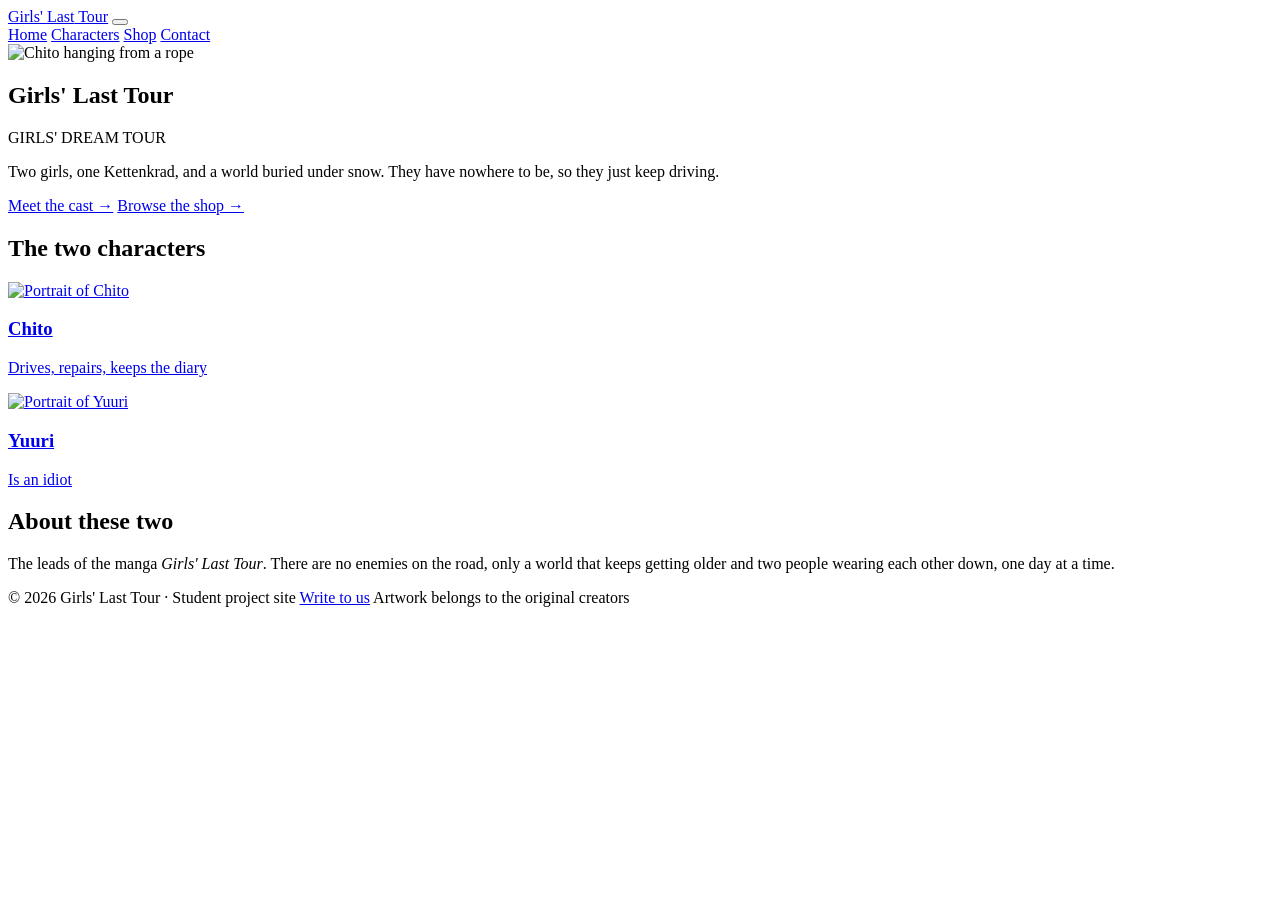
==== index.html @ c395fe4c "Add files via upload" ====
<!DOCTYPE html>
<html lang="en">
<head>
  <meta charset="UTF-8">
  <meta name="viewport" content="width=device-width, initial-scale=1.0">
  <title>Girls' Last Tour &middot; Home</title>
  <meta name="description" content="Chito and Yuuri travel through the ruins. Character profiles and shop goods.">
  <link rel="stylesheet" href="css/style.css">
  <link rel="stylesheet" href="css/responsive.css">
</head>
<body>

  <header class="header">
    <div class="wrap header-inner">
      <a class="logo" href="index.html">Girls' <span>Last</span> Tour</a>
      <button class="menu-toggle" type="button" aria-label="Toggle menu">
        <i></i><i></i><i></i>
      </button>
      <nav class="nav" aria-label="Main navigation">
        <a href="index.html">Home</a>
        <a href="characters.html">Characters</a>
        <a href="products.html">Shop</a>
        <a href="contact.html">Contact</a>
      </nav>
    </div>
  </header>

  <main>
    <section class="wrap hero">
      <img class="pendulum" src="assets/img/index-girl.png" alt="Chito hanging from a rope">

      <h1>Girls' Last Tour</h1>
      <p class="subtitle">GIRLS' DREAM TOUR</p>

      <p>Two girls, one Kettenkrad, and a world buried under snow. They have nowhere to be, so they just keep driving.</p>

      <a class="btn" href="characters.html">Meet the cast &rarr;</a>
      <a class="btn secondary" href="products.html">Browse the shop &rarr;</a>
    </section>

    <section class="wrap reveal">
      <h2 class="sr-only">The two characters</h2>
      <div class="card-row">
        <a class="char-card" href="character.html?id=qian">
          <img src="assets/img/qian-profile.png" alt="Portrait of Chito">
          <h3>Chito</h3>
          <p>Drives, repairs, keeps the diary</p>
        </a>
        <a class="char-card" href="character.html?id=ruri">
          <img src="assets/img/ruri-profile.png" alt="Portrait of Yuuri">
          <h3>Yuuri</h3>
          <p>Is an idiot</p>
        </a>
      </div>
    </section>

    <section class="wrap reveal">
      <h2>About these two</h2>
      <p>The leads of the manga <em>Girls' Last Tour</em>. There are no enemies on the road, only a world that keeps getting older and two people wearing each other down, one day at a time.</p>
    </section>
  </main>

  <footer class="wrap footer">
    <span>&copy; 2026 Girls' Last Tour &middot; Student project site</span>
    <a href="contact.html">Write to us</a>
    <span class="copyright">Artwork belongs to the original creators</span>
  </footer>

  <script src="js/main.js"></script>
</body>
</html>
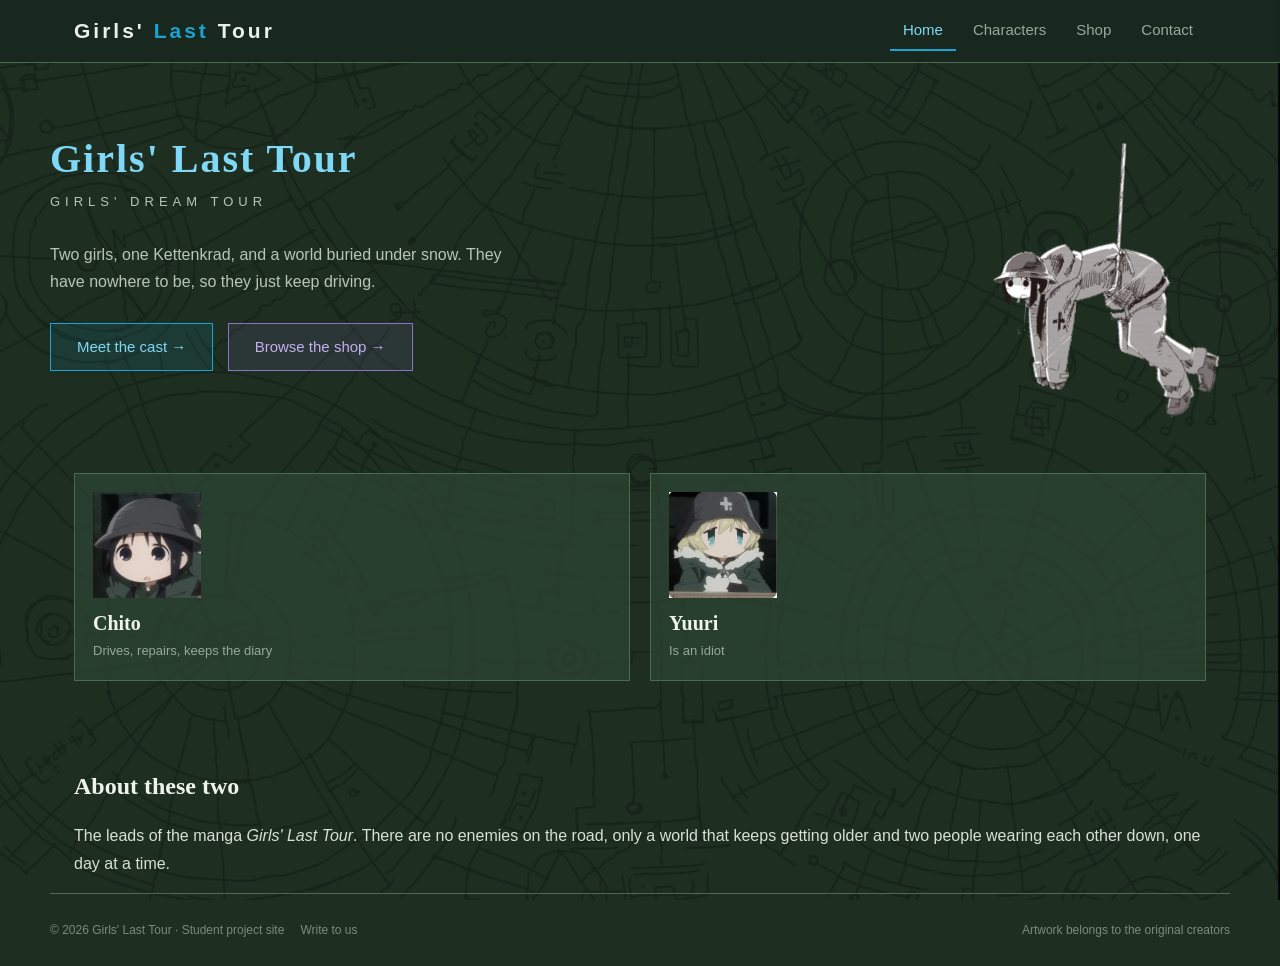
==== commit 5c0bb3b1: "Initial commit: Girls' Last Tour character showcase and shop" ====
--- a/css/style.css
+++ b/css/style.css
@@ -0,0 +1,657 @@
+:root {
+  --accent-teal: #1ba3d4;
+  --bg-page: #1e2f22;
+  --bg-deep: #101a13;
+  --line-normal: #4a6b52;
+  --line-deep: #3d5c45;
+  --text-body: #d8dfd6;
+  --text-muted: #9aa89b;
+  --text-bright: #7fd8f5;
+}
+
+* { box-sizing: border-box; }
+
+body {
+  margin: 0;
+  font-family: "Noto Sans", "Segoe UI", "Helvetica Neue", Arial, sans-serif;
+  color: var(--text-body);
+  background-color: var(--bg-page);
+  background-image: url("../assets/img/background.png");
+  background-size: cover;
+  background-position: center top;
+  background-attachment: fixed;
+  background-repeat: no-repeat;
+  background-blend-mode: multiply;
+  line-height: 1.7;
+}
+
+body.pale {
+  background-image: none;
+  background-blend-mode: normal;
+  background-color: #b9d8a8;
+  color: #22331f;
+}
+
+img { max-width: 100%; }
+a { color: var(--text-bright); }
+
+h1, h2, h3, h4 {
+  font-family: "Noto Serif", Georgia, "Times New Roman", serif;
+  line-height: 1.3;
+  color: #eef3ec;
+}
+
+body.pale h1,
+body.pale h2,
+body.pale h3 { color: #22331f; }
+
+.wrap {
+  width: 100%;
+  max-width: 1180px;
+  margin: 0 auto;
+  padding: 0 24px;
+}
+
+.sr-only {
+  position: absolute;
+  width: 1px;
+  height: 1px;
+  padding: 0;
+  margin: -1px;
+  overflow: hidden;
+  clip: rect(0, 0, 0, 0);
+  white-space: nowrap;
+  border: 0;
+}
+
+.reveal {
+  opacity: 0;
+  transform: translateY(26px);
+  transition: opacity 0.55s ease, transform 0.55s ease;
+}
+
+.reveal.is-visible {
+  opacity: 1;
+  transform: none;
+}
+
+.header {
+  position: sticky;
+  top: 0;
+  z-index: 50;
+  background: rgba(26, 41, 30, 0.94);
+  border-bottom: 1px solid var(--line-normal);
+}
+
+body.pale .header {
+  background: rgba(178, 208, 163, 0.97);
+  border-bottom-color: #8fae83;
+}
+
+.header-inner {
+  display: flex;
+  align-items: center;
+  gap: 18px;
+  height: 62px;
+}
+
+.logo {
+  font-size: 21px;
+  font-family: "Segoe UI", Arial, sans-serif;
+  font-weight: bold;
+  text-decoration: none;
+  color: #eaf0e8;
+  letter-spacing: 3px;
+  white-space: nowrap;
+}
+
+.logo span { color: var(--accent-teal); }
+body.pale .logo { color: #22331f; }
+
+.nav {
+  display: flex;
+  gap: 4px;
+  margin-left: auto;
+}
+
+.nav a {
+  padding: 6px 13px;
+  text-decoration: none;
+  color: var(--text-muted);
+  font-size: 15px;
+  border-bottom: 2px solid transparent;
+}
+
+.nav a:hover { color: var(--text-bright); }
+.nav a.active { color: var(--text-bright); border-bottom-color: var(--accent-teal); }
+body.pale .nav a { color: #3c5237; }
+body.pale .nav a:hover,
+body.pale .nav a.active { color: #14507a; border-bottom-color: #14507a; }
+
+.menu-toggle {
+  display: none;
+  margin-left: auto;
+  width: 38px;
+  height: 32px;
+  padding: 6px;
+  background: none;
+  border: 1px solid var(--line-normal);
+  cursor: pointer;
+}
+
+.menu-toggle i {
+  display: block;
+  height: 2px;
+  background: var(--text-muted);
+  margin: 4px 0;
+}
+
+.pendulum {
+  float: right;
+  width: 230px;
+  margin: 10px 0 0 24px;
+  transform-origin: 50% 12%;
+  cursor: pointer;
+  will-change: transform;
+}
+
+.pendulum.spinning {
+  animation: spin-three 1.4s cubic-bezier(0.5, 0, 0.2, 1) forwards;
+}
+
+@keyframes spin-three {
+  from { transform: rotate(0deg); }
+  to   { transform: rotate(1080deg); }
+}
+
+.hero {
+  overflow: hidden;
+  padding: 70px 0 50px;
+}
+
+.hero h1 {
+  font-size: 40px;
+  margin: 0 0 6px;
+  color: var(--text-bright);
+  letter-spacing: 2px;
+}
+
+.subtitle {
+  font-size: 13px;
+  letter-spacing: 5px;
+  color: var(--text-muted);
+  margin: 0 0 22px;
+}
+
+.hero p { max-width: 460px; color: #b9c5b8; margin: 0 0 28px; }
+
+.btn {
+  display: inline-block;
+  padding: 10px 26px;
+  border: 1px solid var(--accent-teal);
+  color: var(--text-bright);
+  background: rgba(27, 163, 212, 0.1);
+  text-decoration: none;
+  font-size: 15px;
+  margin-right: 10px;
+}
+
+.btn:hover { background: var(--accent-teal); color: #0d1b10; }
+
+.btn.secondary {
+  border-color: #8a72c4;
+  color: #c3aef0;
+  background: rgba(138, 114, 196, 0.12);
+}
+
+.btn.secondary:hover { background: #6b53a0; color: #f2ecff; }
+
+.card-row {
+  display: flex;
+  gap: 20px;
+  padding: 10px 0 70px;
+  clear: both;
+}
+
+.char-card {
+  flex: 1;
+  display: block;
+  border: 1px solid var(--line-normal);
+  background: rgba(42, 64, 48, 0.86);
+  text-decoration: none;
+  color: inherit;
+  padding: 18px;
+}
+
+.char-card img { width: 108px; display: block; margin-bottom: 12px; }
+.char-card h3 { margin: 0 0 4px; font-size: 20px; }
+.char-card p { margin: 0; font-size: 13px; color: var(--text-muted); }
+.char-card:hover { border-color: var(--accent-teal); background: rgba(52, 84, 62, 0.92); }
+
+.page-head {
+  padding: 44px 0 28px;
+  border-bottom: 1px solid var(--line-normal);
+}
+
+.page-head h1 { margin: 0; font-size: 31px; }
+.page-head p { margin: 6px 0 0; color: var(--text-muted); font-size: 14px; }
+
+.roster { padding: 36px 0 20px; }
+
+.roster > h2 {
+  font-size: 17px;
+  color: #b9a6e8;
+  border-left: 4px solid #8a72c4;
+  padding-left: 10px;
+  margin: 0 0 16px;
+}
+
+.portrait-grid {
+  display: flex;
+  gap: 14px;
+  margin-bottom: 36px;
+}
+
+.portrait-grid a {
+  width: 120px;
+  text-decoration: none;
+  text-align: center;
+  color: var(--text-muted);
+  font-size: 12px;
+}
+
+.portrait-grid img {
+  width: 120px;
+  height: 120px;
+  object-fit: cover;
+  display: block;
+  border: 1px solid var(--line-normal);
+  filter: grayscale(0.6);
+}
+
+.portrait-grid a:hover img { filter: none; border-color: var(--accent-teal); }
+.portrait-grid span { display: block; margin-top: 5px; }
+
+.profile {
+  display: flex;
+  gap: 40px;
+  padding: 40px 0 60px;
+  align-items: flex-start;
+}
+
+.profile-figure {
+  flex: 0 0 300px;
+}
+
+.profile-figure img { width: 100%; display: block; }
+
+.profile-body { flex: 1; min-width: 0; }
+
+.profile-body h1 {
+  font-size: 62px;
+  margin: 0 0 16px;
+  letter-spacing: 8px;
+  color: #eef3ec;
+}
+
+.cv-tag {
+  background: #4a3418;
+  color: #f3c98b;
+  border: 1px solid #8a6234;
+  padding: 3px 14px;
+  font-size: 18px;
+  letter-spacing: 2px;
+  width: fit-content;
+  margin-bottom: 22px;
+}
+
+.profile-body .bio { color: #c2cec1; font-size: 15px; margin: 0 0 22px; }
+.profile-body .bio p { margin: 0 0 11px; }
+.profile-body .bio p:last-child { margin-bottom: 0; }
+
+.quote-panel {
+  display: block;
+  margin: 0 0 26px;
+  position: relative;
+  background: var(--bg-deep);
+  padding: 12px;
+  border: 1px solid var(--line-deep);
+}
+
+.quote-panel img { display: block; }
+
+.gallery {
+  display: flex;
+  gap: 16px;
+  flex-wrap: wrap;
+}
+
+.gallery img {
+  flex: 1;
+  min-width: 220px;
+  cursor: zoom-in;
+  border: 1px solid var(--line-deep);
+}
+
+.pager {
+  display: flex;
+  gap: 12px;
+  padding: 0 0 60px;
+}
+
+.pager a {
+  padding: 8px 20px;
+  border: 1px solid var(--line-normal);
+  background: rgba(42, 64, 48, 0.8);
+  text-decoration: none;
+  color: var(--text-muted);
+  font-size: 14px;
+}
+
+.pager a:hover { border-color: var(--accent-teal); color: var(--text-bright); }
+.pager a.next { margin-left: auto; }
+
+.lightbox {
+  display: none;
+  position: fixed;
+  inset: 0;
+  z-index: 200;
+  background: rgba(0, 0, 0, 0.86);
+  cursor: zoom-out;
+}
+
+.lightbox.open { display: flex; align-items: center; justify-content: center; }
+.lightbox img { max-width: 90vw; max-height: 88vh; }
+
+.shop {
+  background: #b9d8a8;
+  padding: 30px 0 46px;
+}
+
+.shop-head {
+  display: flex;
+  align-items: center;
+  gap: 18px;
+  margin-bottom: 22px;
+  flex-wrap: wrap;
+}
+
+.shop-head img { height: 52px; display: block; }
+.shop-head .title-mid { height: 58px; }
+
+.shop-note {
+  margin-left: auto;
+  font-size: 12px;
+  color: #4a6b3e;
+  text-align: right;
+}
+
+.product-grid {
+  display: grid;
+  grid-template-columns: repeat(4, 1fr);
+  grid-auto-rows: 1fr;
+  gap: 10px;
+}
+
+.product {
+  background: #fff;
+  border: 2px solid #8b7bb8;
+  padding: 10px;
+  display: flex;
+  flex-direction: column;
+  position: relative;
+  min-height: 230px;
+}
+
+.product .badge {
+  position: absolute;
+  top: 0;
+  left: 0;
+  background: #d0f0a8;
+  color: #3d7a1e;
+  font-size: 10px;
+  padding: 1px 7px;
+  border-right: 1px solid #b2d68c;
+  border-bottom: 1px solid #b2d68c;
+}
+
+.product img {
+  display: block;
+  height: 128px;
+  margin: 16px auto 8px;
+  object-fit: contain;
+}
+
+.product .price {
+  font-size: 17px;
+  font-weight: bold;
+  text-align: right;
+  margin: 0;
+}
+
+.product .price small { font-size: 11px; font-weight: normal; color: #888; }
+
+.product .name {
+  border-top: 1px solid #b9aede;
+  background: #8b7bb8;
+  color: #fff;
+  font-size: 12px;
+  text-align: center;
+  line-height: 1.5;
+  margin-top: auto;
+  margin-left: -10px;
+  margin-right: -10px;
+  margin-bottom: -10px;
+  padding: 6px 4px;
+}
+
+.slot-empty {
+  border: 2px dashed #9cb891;
+  background: rgba(255, 255, 255, 0.25);
+  min-height: 230px;
+}
+
+.shop-banner {
+  margin-top: 22px;
+  background: #4a8a3c;
+  color: #fff;
+  font-size: 13px;
+  display: flex;
+  gap: 26px;
+  padding: 10px 16px;
+  flex-wrap: wrap;
+}
+
+.shop-banner span b { color: #eaffd2; }
+
+.contact-layout {
+  display: flex;
+  gap: 50px;
+  padding: 44px 0 70px;
+}
+
+.contact-form { flex: 1.3; min-width: 0; }
+
+.contact-aside {
+  flex: 1;
+  background: var(--bg-deep);
+  padding: 24px;
+  border-left: 3px solid var(--line-deep);
+}
+
+.contact-aside h2 { margin: 0 0 10px; font-size: 16px; color: var(--text-body); }
+.contact-aside h2 + p { margin-top: 0; }
+.contact-aside p { font-size: 13px; color: #93a895; margin: 0 0 8px; }
+
+.field { margin-bottom: 18px; }
+
+.field label {
+  display: block;
+  font-size: 13px;
+  color: var(--text-muted);
+  margin-bottom: 5px;
+}
+
+.field input,
+.field select,
+.field textarea {
+  width: 100%;
+  padding: 9px 11px;
+  font-size: 14px;
+  font-family: inherit;
+  color: #e6ece4;
+  border: 1px solid var(--line-deep);
+  background: var(--bg-deep);
+}
+
+.field input:focus,
+.field select:focus,
+.field textarea:focus {
+  outline: none;
+  border-color: var(--accent-teal);
+}
+
+.field textarea { resize: vertical; min-height: 110px; }
+
+.field input[aria-invalid="true"],
+.field textarea[aria-invalid="true"] {
+  border-color: #e06c6c;
+  background: rgba(58, 20, 28, 0.85);
+}
+
+.field-error {
+  color: #ff9a9a;
+  font-size: 12px;
+  min-height: 16px;
+  display: block;
+  margin-top: 3px;
+}
+
+.submit-btn {
+  background: #b8742e;
+  color: #1a1206;
+  border: 1px solid #e0a35c;
+  padding: 11px 34px;
+  font-size: 15px;
+  font-family: inherit;
+  font-weight: bold;
+  cursor: pointer;
+}
+
+.submit-btn:hover { background: #d08a3d; }
+
+.form-message {
+  margin-top: 14px;
+  font-size: 14px;
+  color: #3d7a1e;
+}
+
+.footer {
+  border-top: 1px solid var(--line-normal);
+  padding: 26px 0;
+  font-size: 12px;
+  color: #7c8a7d;
+  display: flex;
+  gap: 16px;
+  flex-wrap: wrap;
+}
+
+.footer a { color: #7c8a7d; text-decoration: none; }
+.footer a:hover { color: var(--text-bright); }
+.footer .copyright { margin-left: auto; }
+
+body.pale .footer,
+body.pale .footer a { color: #4a6244; }
+body.pale .footer { border-top-color: #8fae83; }
+
+.easter-egg {
+  position: fixed;
+  right: 20px;
+  bottom: 20px;
+  z-index: 100;
+  width: 380px;
+  cursor: pointer;
+  user-select: none;
+  filter: drop-shadow(0 0 14px rgba(120, 200, 255, 0.28));
+  transition: opacity 0.6s;
+}
+
+.easter-egg.away { opacity: 0; pointer-events: none; }
+
+.easter-egg .rocket {
+  position: relative;
+  transform-origin: 50% 100%;
+  will-change: transform;
+}
+
+.easter-egg .subject {
+  display: block;
+  width: 100%;
+  height: auto;
+  filter: brightness(1.15) contrast(1.08);
+}
+
+.easter-egg .flame {
+  position: absolute;
+  left: 50%;
+  top: 88%;
+  transform: translateX(-50%) scaleY(0);
+  transform-origin: 50% 0;
+  width: 62%;
+  height: auto;
+  opacity: 0;
+  pointer-events: none;
+  will-change: transform, opacity;
+  mix-blend-mode: screen;
+}
+
+.easter-egg .rocket.squash {
+  transition: transform 0.75s cubic-bezier(0.45, 0, 0.55, 1);
+  transform: scaleY(0.55) scaleX(1.14);
+}
+
+.easter-egg .rocket.shake-left {
+  transition: transform 0.07s ease-in-out;
+  transform: scaleY(0.55) scaleX(1.14) rotate(-5deg);
+}
+
+.easter-egg .rocket.shake-right {
+  transition: transform 0.07s ease-in-out;
+  transform: scaleY(0.55) scaleX(1.14) rotate(5deg);
+}
+
+.easter-egg .rocket.spring-back {
+  transition: transform 0.35s cubic-bezier(0.25, 0.46, 0.45, 0.94);
+  transform: scaleY(1) scaleX(1);
+}
+
+.easter-egg .rocket.launch {
+  transition: transform 1.15s cubic-bezier(0.6, 0, 0.9, 0.6);
+  transform: translateY(-130vh) scaleY(1.05);
+}
+
+.easter-egg .rocket.launch .flame {
+  opacity: 1;
+  transition: opacity 0.25s ease-out, transform 0.45s ease-out;
+  transform: translateX(-50%) scaleY(1);
+}
+
+.easter-egg .rocket.ignited .flame {
+  animation: flicker 0.12s linear infinite alternate;
+}
+
+@keyframes flicker {
+  from { transform: translateX(-50%) scaleY(1);    filter: brightness(1); }
+  to   { transform: translateX(-50%) scaleY(0.88); filter: brightness(1.25); }
+}
+
+.easter-egg .hint {
+  font-size: 11px;
+  color: rgba(200, 220, 205, 0.6);
+  text-align: center;
+  margin: 2px 0 0;
+  line-height: 1.4;
+  text-shadow: 0 1px 3px rgba(0, 0, 0, 0.8);
+}
+
+.easter-egg.busy { pointer-events: none; }
--- a/css/responsive.css
+++ b/css/responsive.css
@@ -0,0 +1,69 @@
+@media (max-width: 980px) {
+  .profile { gap: 24px; }
+  .profile-figure { flex: 0 0 220px; }
+  .profile-body h1 { font-size: 46px; }
+
+  .easter-egg { width: 300px; }
+
+  .contact-layout { flex-direction: column; gap: 30px; }
+  .contact-aside { border-left: 0; border-top: 3px solid var(--line-deep); }
+
+  .product-grid { grid-template-columns: repeat(2, 1fr); }
+
+  .shop-head img { height: 40px; }
+  .shop-head .title-mid { height: 46px; }
+  .shop-note { display: none; }
+}
+
+@media (max-width: 720px) {
+  .menu-toggle { display: block; }
+
+  .nav {
+    display: none;
+    position: absolute;
+    top: 62px;
+    left: 0;
+    right: 0;
+    background: #1c2c21;
+    border-bottom: 1px solid var(--line-normal);
+    flex-direction: column;
+    gap: 0;
+    padding: 6px 16px 12px;
+  }
+
+  .nav.open { display: flex; }
+  .nav a { padding: 11px 4px; border-bottom: 1px solid #eee; }
+  .nav a.active { border-bottom: 1px solid #eee; }
+
+  .pendulum { width: 140px; margin-left: 14px; }
+  .hero { padding: 42px 0 30px; }
+  .hero h1 { font-size: 28px; }
+  .hero p { font-size: 14px; }
+  .card-row { flex-direction: column; }
+
+  .profile { flex-direction: column; }
+  .profile-figure { flex: none; width: 200px; align-self: center; }
+  .profile-body h1 { font-size: 38px; letter-spacing: 4px; }
+  .cv-tag { font-size: 15px; }
+
+  .page-head { padding: 30px 0 20px; }
+  .page-head h1 { font-size: 24px; }
+
+  .portrait-grid a { width: 88px; }
+  .portrait-grid img { width: 88px; height: 88px; }
+
+  .product-grid { grid-template-columns: 1fr; }
+  .product, .slot-empty { min-height: 200px; }
+  .product img { height: 110px; }
+
+  .shop-banner { font-size: 12px; gap: 12px; }
+
+  .pager a { font-size: 13px; padding: 7px 14px; }
+
+  .easter-egg { width: 250px; right: 12px; bottom: 12px; }
+  .easter-egg .hint { display: none; }
+
+  body { background-attachment: scroll; }
+
+  .footer .copyright { margin-left: 0; }
+}
